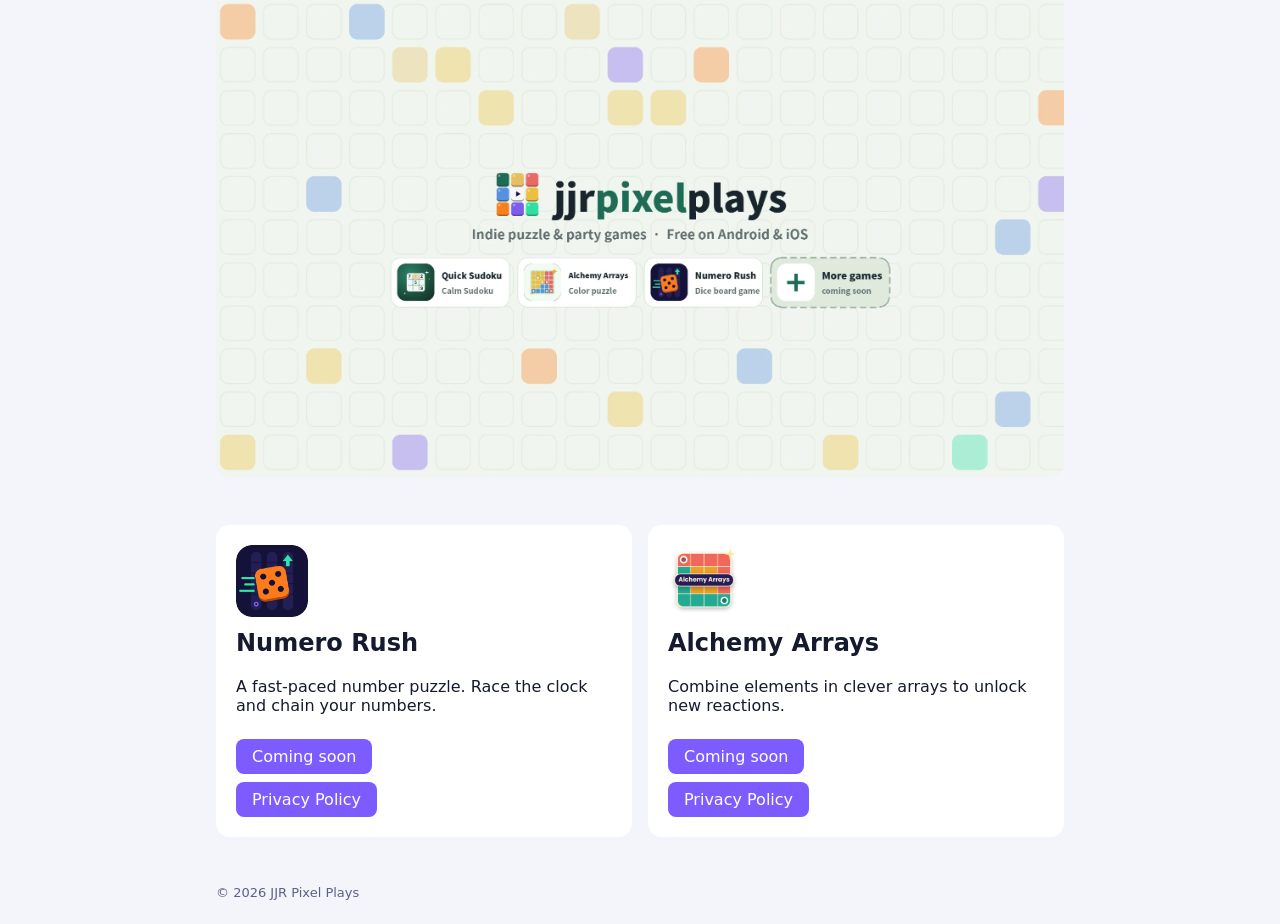
==== index.html @ 14f5da65 "Add game icons to home cards Co-Authored-By: Claude Sonnet 5.5 <noreply@anthropic.com> Claude-Sessio" ====
<!doctype html>
<html lang="en">
<head>
<meta charset="utf-8">
<meta name="viewport" content="width=device-width, initial-scale=1">
<title>JJR Pixel Plays</title>
<meta name="description" content="Numero Rush and Alchemy Arrays – games by JJR Pixel Plays.">
<link rel="icon" type="image/png" href="assets/icon.png">
<link rel="apple-touch-icon" href="assets/icon.png">
<meta property="og:title" content="jjrpixelplays">
<meta property="og:description" content="Indie puzzle &amp; party games. Free on Android &amp; iOS.">
<meta property="og:image" content="https://jjrpixelplays.github.io/assets/banner.webp">
<style>
  :root { --bg:#0f1220; --card:#1a1f36; --text:#eef0ff; --muted:#9aa3c7; --accent:#7c5cff; }
  @media (prefers-color-scheme: light) {
    :root { --bg:#f4f5fb; --card:#fff; --text:#161a2e; --muted:#5a6285; }
  }
  * { box-sizing:border-box; }
  body { margin:0; font-family:system-ui,sans-serif; background:var(--bg); color:var(--text); }
  header, main, footer { max-width:880px; margin:0 auto; padding:24px 16px; }
  h1 { margin:0 0 4px; }
  p.sub { color:var(--muted); margin:0; }
  .grid { display:grid; gap:16px; grid-template-columns:repeat(auto-fit,minmax(260px,1fr)); }
  .card { background:var(--card); border-radius:14px; padding:20px; }
  .game-icon { display:block; width:72px; height:72px; border-radius:16px; margin-bottom:12px; }
  .card h2 { margin-top:0; }
  .card a { display:inline-block; margin-top:8px; padding:8px 16px; border-radius:8px;
            background:var(--accent); color:#fff; text-decoration:none; }
  .ad-slot { min-height:50px; margin:24px 0; text-align:center; color:var(--muted); font-size:12px; }
  header { padding-top:0; }
  .banner { display:block; width:100%; height:auto; border-radius:0 0 14px 14px; }
  .sr-only { position:absolute; width:1px; height:1px; overflow:hidden; clip:rect(0 0 0 0); white-space:nowrap; }
  footer { color:var(--muted); font-size:13px; }
</style>
</head>
<body>
<header>
  <h1 class="sr-only">jjrpixelplays</h1>
  <img class="banner" src="assets/banner.webp" width="2000" height="1125"
       alt="jjrpixelplays – Indie puzzle &amp; party games. Free on Android &amp; iOS.">
</header>
<main>
  <div class="grid">
    <section class="card" id="numero-rush">
      <img class="game-icon" src="numero-rush/icon.png" width="72" height="72" alt="Numero Rush icon">
      <h2>Numero Rush</h2>
      <p>A fast-paced number puzzle. Race the clock and chain your numbers.</p>
      <a href="#" aria-disabled="true">Coming soon</a>
      <br><a href="numero-rush/privacy/">Privacy Policy</a>
    </section>
    <section class="card" id="alchemy-arrays">
      <img class="game-icon" src="alchemy-arrays/icon.png" width="72" height="72" alt="Alchemy Arrays icon">
      <h2>Alchemy Arrays</h2>
      <p>Combine elements in clever arrays to unlock new reactions.</p>
      <a href="#" aria-disabled="true">Coming soon</a>
      <br><a href="alchemy-arrays/privacy/">Privacy Policy</a>
    </section>
  </div>

  <!-- Web ad slot: requires an AdSense/Ad Manager account. AdMob itself serves the mobile apps
       (see admob-config.json and app-ads.txt). Uncomment and set your IDs once approved.
  <div class="ad-slot">
    <script async src="https://pagead2.googlesyndication.com/pagead/js/adsbygoogle.js?client=ca-pub-0000000000000000" crossorigin="anonymous"></script>
    <ins class="adsbygoogle" style="display:block" data-ad-client="ca-pub-0000000000000000"
         data-ad-slot="0000000000" data-ad-format="auto" data-full-width-responsive="true"></ins>
    <script>(adsbygoogle = window.adsbygoogle || []).push({});</script>
  </div>
  -->
</main>
<footer>&copy; <span id="y"></span> JJR Pixel Plays</footer>
<script>document.getElementById('y').textContent = new Date().getFullYear();</script>
</body>
</html>
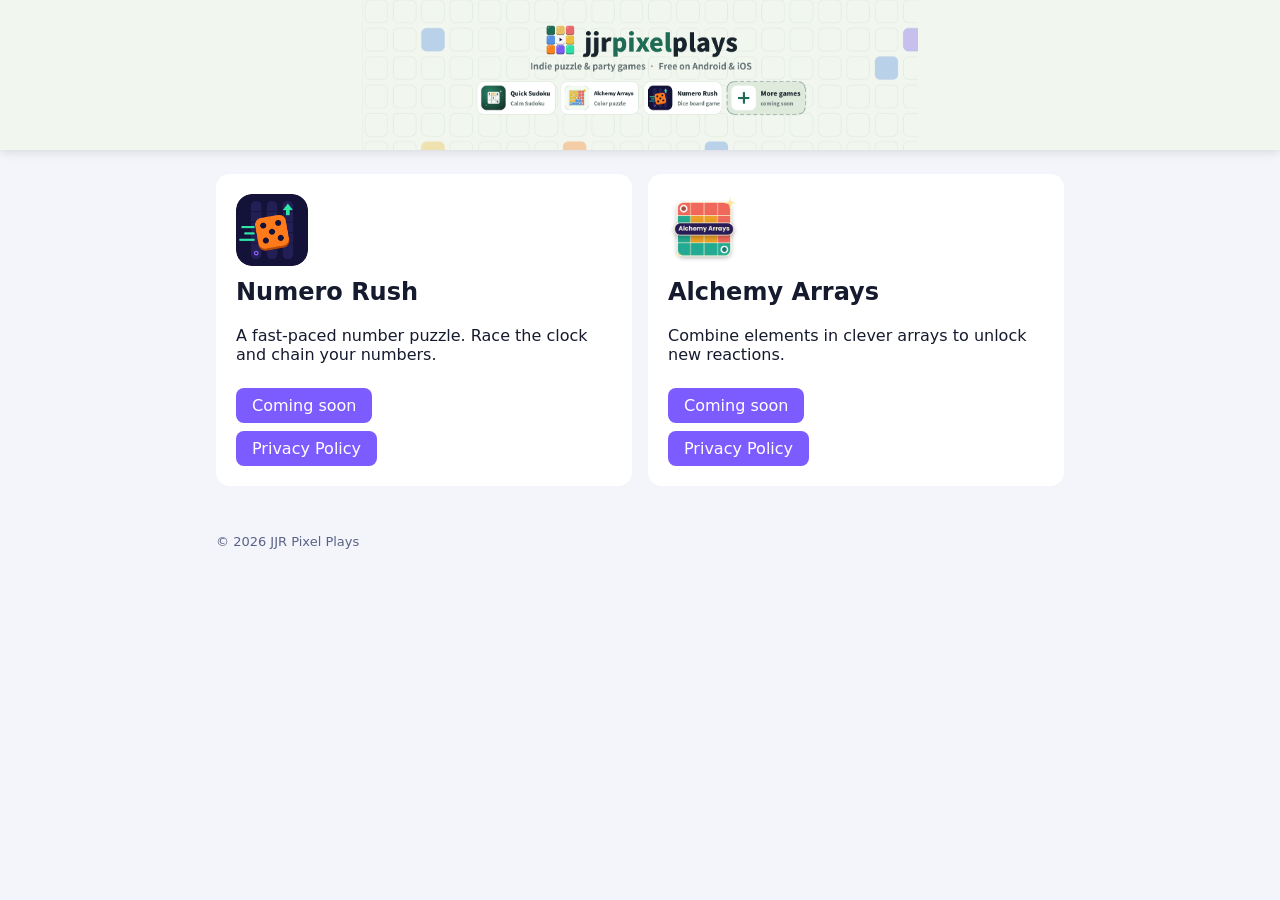
==== commit 6d2b6526: "Use compact banner and keep it fixed at top on scroll Co-Authored-By: Claude Sonnet 5.5 <noreply@ant" ====
--- a/index.html
+++ b/index.html
@@ -9,7 +9,7 @@
 <link rel="apple-touch-icon" href="assets/icon.png">
 <meta property="og:title" content="jjrpixelplays">
 <meta property="og:description" content="Indie puzzle &amp; party games. Free on Android &amp; iOS.">
-<meta property="og:image" content="https://jjrpixelplays.github.io/assets/banner.webp">
+<meta property="og:image" content="https://jjrpixelplays.github.io/assets/banner.png">
 <style>
   :root { --bg:#0f1220; --card:#1a1f36; --text:#eef0ff; --muted:#9aa3c7; --accent:#7c5cff; }
   @media (prefers-color-scheme: light) {
@@ -17,7 +17,7 @@
   }
   * { box-sizing:border-box; }
   body { margin:0; font-family:system-ui,sans-serif; background:var(--bg); color:var(--text); }
-  header, main, footer { max-width:880px; margin:0 auto; padding:24px 16px; }
+  main, footer { max-width:880px; margin:0 auto; padding:24px 16px; }
   h1 { margin:0 0 4px; }
   p.sub { color:var(--muted); margin:0; }
   .grid { display:grid; gap:16px; grid-template-columns:repeat(auto-fit,minmax(260px,1fr)); }
@@ -27,8 +27,8 @@
   .card a { display:inline-block; margin-top:8px; padding:8px 16px; border-radius:8px;
             background:var(--accent); color:#fff; text-decoration:none; }
   .ad-slot { min-height:50px; margin:24px 0; text-align:center; color:var(--muted); font-size:12px; }
-  header { padding-top:0; }
-  .banner { display:block; width:100%; height:auto; border-radius:0 0 14px 14px; }
+  header { position:sticky; top:0; z-index:10; background:#f1f6ef; box-shadow:0 2px 10px rgba(0,0,0,.12); }
+  .banner { display:block; width:100%; height:auto; max-height:150px; object-fit:contain; }
   .sr-only { position:absolute; width:1px; height:1px; overflow:hidden; clip:rect(0 0 0 0); white-space:nowrap; }
   footer { color:var(--muted); font-size:13px; }
 </style>
@@ -36,7 +36,7 @@
 <body>
 <header>
   <h1 class="sr-only">jjrpixelplays</h1>
-  <img class="banner" src="assets/banner.webp" width="2000" height="1125"
+  <img class="banner" src="assets/banner.png" width="1573" height="424"
        alt="jjrpixelplays – Indie puzzle &amp; party games. Free on Android &amp; iOS.">
 </header>
 <main>
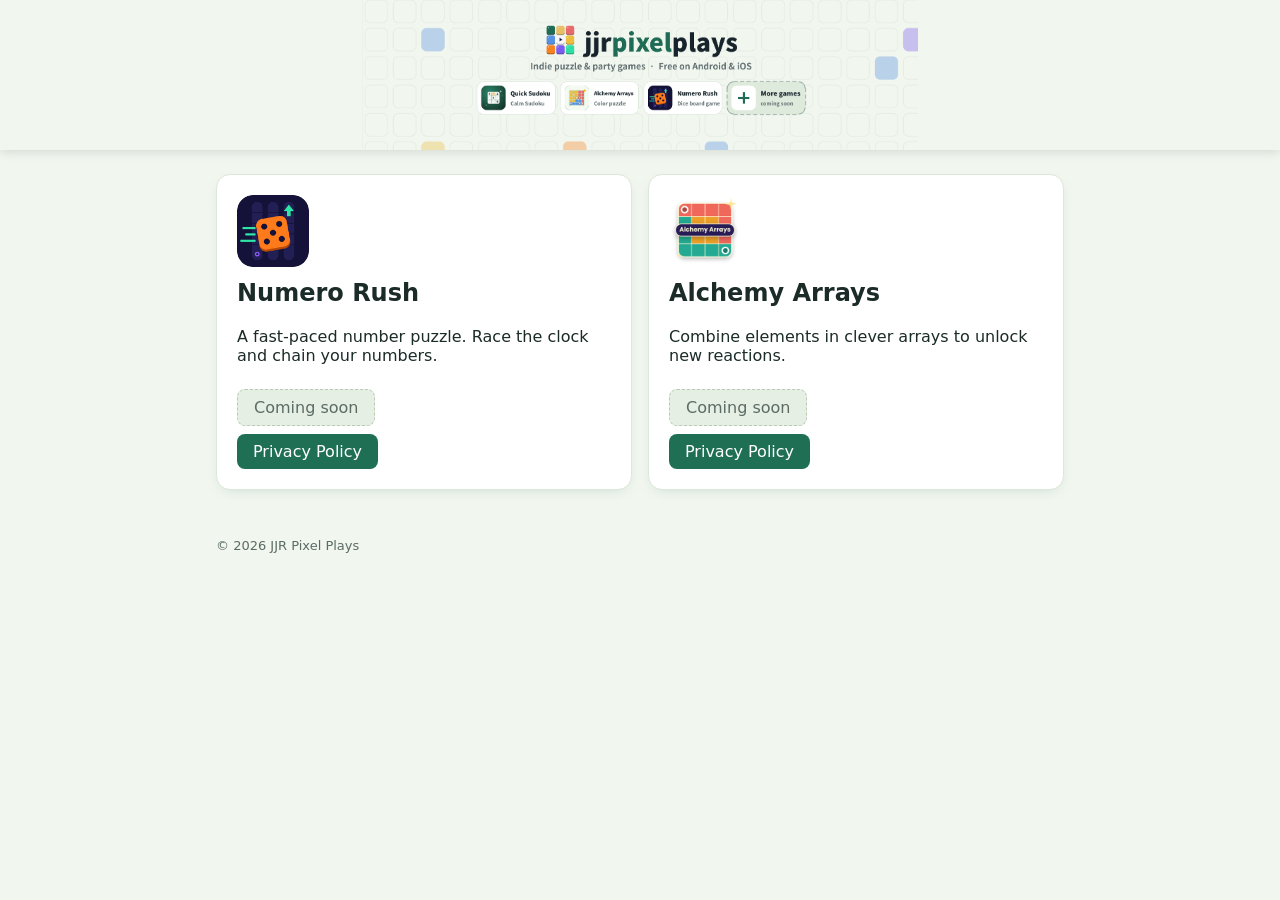
==== commit 139dd004: "Apply banner-matching green theme to home page Co-Authored-By: Claude Sonnet 5.5 <noreply@anthropic." ====
--- a/index.html
+++ b/index.html
@@ -7,25 +7,25 @@
 <meta name="description" content="Numero Rush and Alchemy Arrays – games by JJR Pixel Plays.">
 <link rel="icon" type="image/png" href="assets/icon.png">
 <link rel="apple-touch-icon" href="assets/icon.png">
+<meta name="theme-color" content="#f1f6ef">
 <meta property="og:title" content="jjrpixelplays">
 <meta property="og:description" content="Indie puzzle &amp; party games. Free on Android &amp; iOS.">
 <meta property="og:image" content="https://jjrpixelplays.github.io/assets/banner.png">
 <style>
-  :root { --bg:#0f1220; --card:#1a1f36; --text:#eef0ff; --muted:#9aa3c7; --accent:#7c5cff; }
-  @media (prefers-color-scheme: light) {
-    :root { --bg:#f4f5fb; --card:#fff; --text:#161a2e; --muted:#5a6285; }
-  }
+  :root { --bg:#f1f6ef; --card:#fff; --text:#1b2b27; --muted:#5b6b66; --accent:#1f6f55; --accent-dark:#175540; --border:#dde7da; }
   * { box-sizing:border-box; }
   body { margin:0; font-family:system-ui,sans-serif; background:var(--bg); color:var(--text); }
   main, footer { max-width:880px; margin:0 auto; padding:24px 16px; }
   h1 { margin:0 0 4px; }
   p.sub { color:var(--muted); margin:0; }
   .grid { display:grid; gap:16px; grid-template-columns:repeat(auto-fit,minmax(260px,1fr)); }
-  .card { background:var(--card); border-radius:14px; padding:20px; }
+  .card { background:var(--card); border:1px solid var(--border); border-radius:14px; padding:20px; box-shadow:0 4px 14px -8px rgba(31,111,85,.35); }
   .game-icon { display:block; width:72px; height:72px; border-radius:16px; margin-bottom:12px; }
-  .card h2 { margin-top:0; }
+  .card h2 { margin-top:0; color:var(--text); }
   .card a { display:inline-block; margin-top:8px; padding:8px 16px; border-radius:8px;
             background:var(--accent); color:#fff; text-decoration:none; }
+  .card a:hover, .card a:focus-visible { background:var(--accent-dark); }
+  .card a[aria-disabled="true"] { background:#e6efe3; color:var(--muted); border:1px dashed #b9cbb5; }
   .ad-slot { min-height:50px; margin:24px 0; text-align:center; color:var(--muted); font-size:12px; }
   header { position:sticky; top:0; z-index:10; background:#f1f6ef; box-shadow:0 2px 10px rgba(0,0,0,.12); }
   .banner { display:block; width:100%; height:auto; max-height:150px; object-fit:contain; }
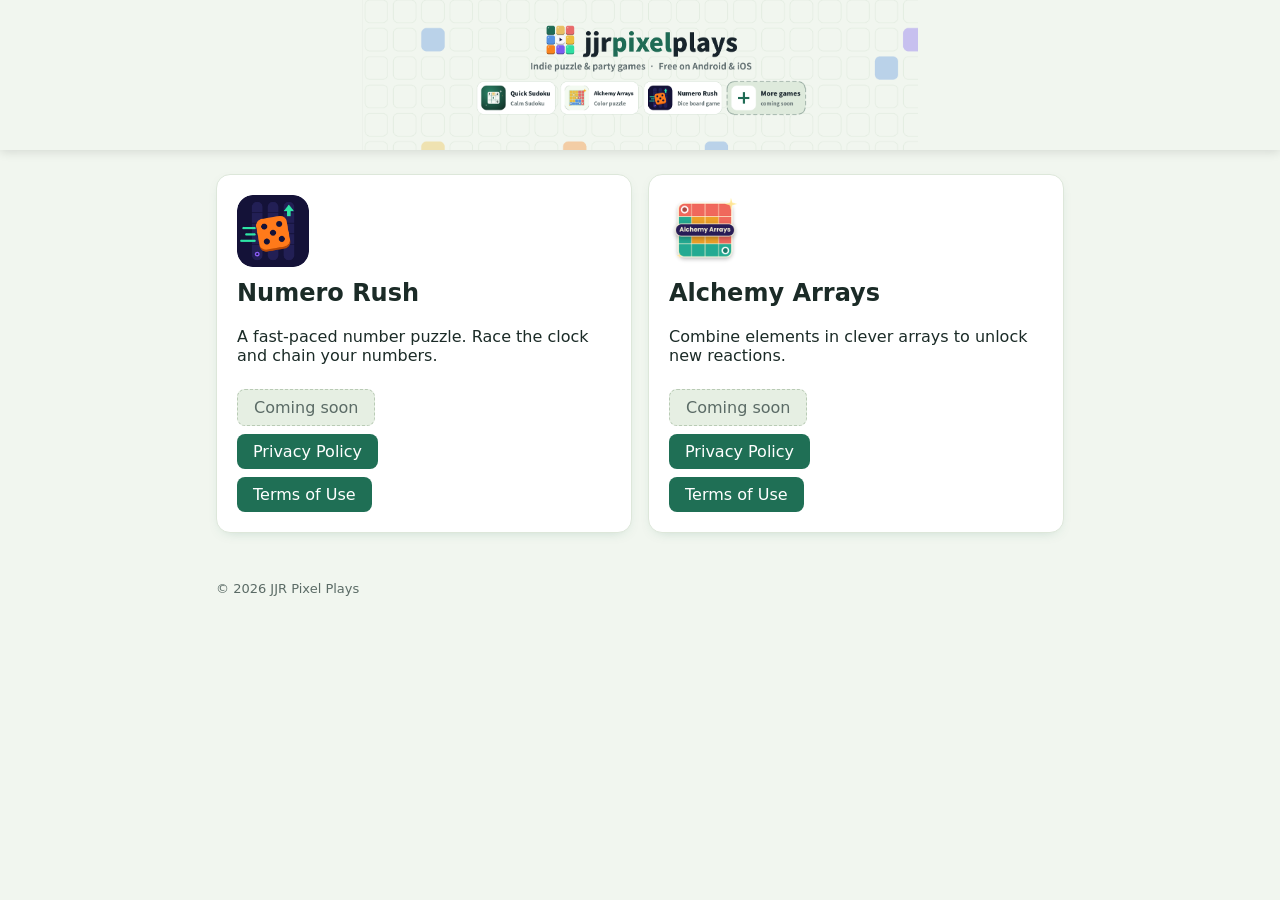
==== commit 54002764: "Add Terms of Use pages for both games and link them from home cards and privacy pages Co-Authored-By" ====
--- a/index.html
+++ b/index.html
@@ -47,6 +47,7 @@
       <p>A fast-paced number puzzle. Race the clock and chain your numbers.</p>
       <a href="#" aria-disabled="true">Coming soon</a>
       <br><a href="numero-rush/privacy/">Privacy Policy</a>
+      <br><a href="numero-rush/terms/">Terms of Use</a>
     </section>
     <section class="card" id="alchemy-arrays">
       <img class="game-icon" src="alchemy-arrays/icon.png" width="72" height="72" alt="Alchemy Arrays icon">
@@ -54,6 +55,7 @@
       <p>Combine elements in clever arrays to unlock new reactions.</p>
       <a href="#" aria-disabled="true">Coming soon</a>
       <br><a href="alchemy-arrays/privacy/">Privacy Policy</a>
+      <br><a href="alchemy-arrays/terms/">Terms of Use</a>
     </section>
   </div>
 
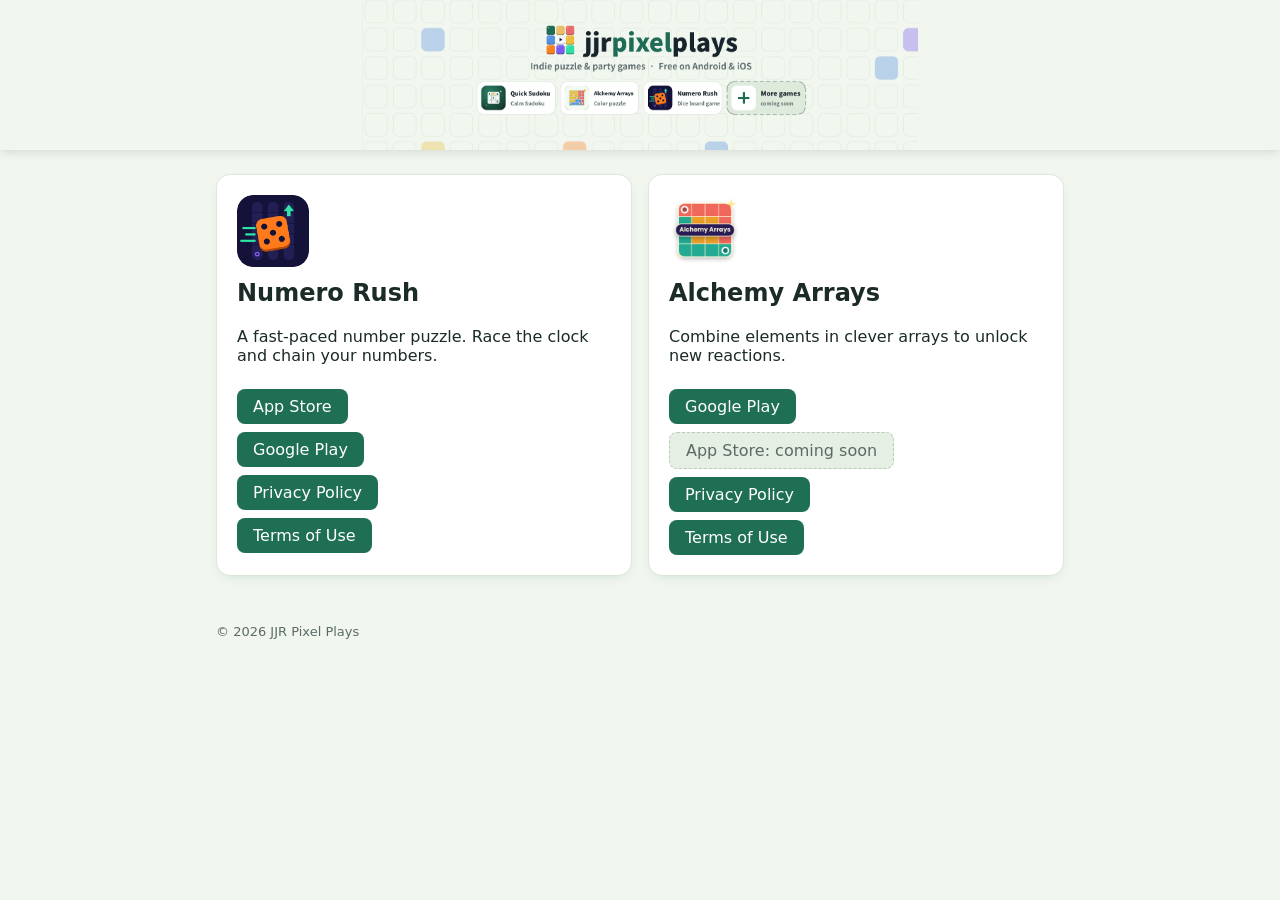
==== commit 0cc1e17e: "Add live store links for Numero Rush and Alchemy Arrays on home cards Co-Authored-By: Claude Sonnet " ====
--- a/index.html
+++ b/index.html
@@ -25,7 +25,7 @@
   .card a { display:inline-block; margin-top:8px; padding:8px 16px; border-radius:8px;
             background:var(--accent); color:#fff; text-decoration:none; }
   .card a:hover, .card a:focus-visible { background:var(--accent-dark); }
-  .card a[aria-disabled="true"] { background:#e6efe3; color:var(--muted); border:1px dashed #b9cbb5; }
+  .card .soon { display:inline-block; margin-top:8px; padding:8px 16px; border-radius:8px; background:#e6efe3; color:var(--muted); border:1px dashed #b9cbb5; }
   .ad-slot { min-height:50px; margin:24px 0; text-align:center; color:var(--muted); font-size:12px; }
   header { position:sticky; top:0; z-index:10; background:#f1f6ef; box-shadow:0 2px 10px rgba(0,0,0,.12); }
   .banner { display:block; width:100%; height:auto; max-height:150px; object-fit:contain; }
@@ -45,7 +45,8 @@
       <img class="game-icon" src="numero-rush/icon.png" width="72" height="72" alt="Numero Rush icon">
       <h2>Numero Rush</h2>
       <p>A fast-paced number puzzle. Race the clock and chain your numbers.</p>
-      <a href="#" aria-disabled="true">Coming soon</a>
+      <a href="https://apps.apple.com/in/app/numero-rush/id6827196443" target="_blank" rel="noopener">App Store</a>
+      <br><a href="https://play.google.com/store/apps/details?id=com.jjrpixelplays.numeroRush&amp;hl=en_IN" target="_blank" rel="noopener">Google Play</a>
       <br><a href="numero-rush/privacy/">Privacy Policy</a>
       <br><a href="numero-rush/terms/">Terms of Use</a>
     </section>
@@ -53,7 +54,8 @@
       <img class="game-icon" src="alchemy-arrays/icon.png" width="72" height="72" alt="Alchemy Arrays icon">
       <h2>Alchemy Arrays</h2>
       <p>Combine elements in clever arrays to unlock new reactions.</p>
-      <a href="#" aria-disabled="true">Coming soon</a>
+      <a href="https://play.google.com/store/apps/details?id=com.jjrpixelplays.alchemyArrays&amp;hl=en_IN" target="_blank" rel="noopener">Google Play</a>
+      <br><span class="soon">App Store: coming soon</span>
       <br><a href="alchemy-arrays/privacy/">Privacy Policy</a>
       <br><a href="alchemy-arrays/terms/">Terms of Use</a>
     </section>
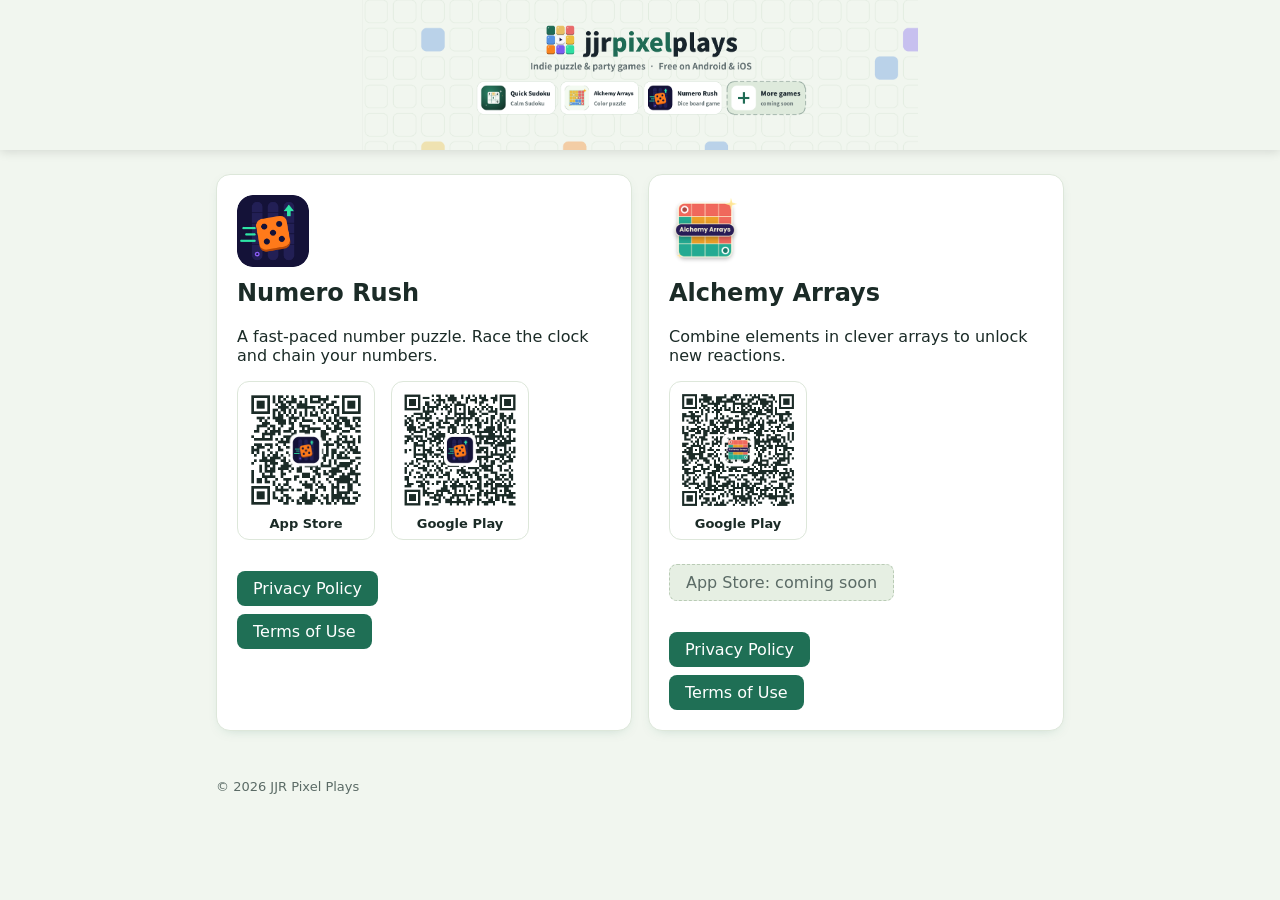
==== commit 70914ec1: "Replace store buttons with QR codes carrying each game's icon Co-Authored-By: Claude Sonnet 5.5 <nor" ====
--- a/index.html
+++ b/index.html
@@ -25,6 +25,11 @@
   .card a { display:inline-block; margin-top:8px; padding:8px 16px; border-radius:8px;
             background:var(--accent); color:#fff; text-decoration:none; }
   .card a:hover, .card a:focus-visible { background:var(--accent-dark); }
+  .qrs { display:flex; flex-wrap:wrap; gap:16px; align-items:flex-start; margin:8px 0 4px; }
+  .card a.qr { display:flex; flex-direction:column; align-items:center; gap:6px; margin:0; padding:8px; background:#fff; color:var(--text); border:1px solid var(--border); border-radius:12px; font-size:13px; font-weight:600; }
+  .card a.qr:hover, .card a.qr:focus-visible { background:#f1f6ef; }
+  .qr img { display:block; width:120px; height:120px; }
+  .qrs .soon { margin-top:0; align-self:center; }
   .card .soon { display:inline-block; margin-top:8px; padding:8px 16px; border-radius:8px; background:#e6efe3; color:var(--muted); border:1px dashed #b9cbb5; }
   .ad-slot { min-height:50px; margin:24px 0; text-align:center; color:var(--muted); font-size:12px; }
   header { position:sticky; top:0; z-index:10; background:#f1f6ef; box-shadow:0 2px 10px rgba(0,0,0,.12); }
@@ -45,8 +50,10 @@
       <img class="game-icon" src="numero-rush/icon.png" width="72" height="72" alt="Numero Rush icon">
       <h2>Numero Rush</h2>
       <p>A fast-paced number puzzle. Race the clock and chain your numbers.</p>
-      <a href="https://apps.apple.com/in/app/numero-rush/id6827196443" target="_blank" rel="noopener">App Store</a>
-      <br><a href="https://play.google.com/store/apps/details?id=com.jjrpixelplays.numeroRush&amp;hl=en_IN" target="_blank" rel="noopener">Google Play</a>
+      <div class="qrs">
+        <a class="qr" href="https://apps.apple.com/in/app/numero-rush/id6827196443" target="_blank" rel="noopener"><img src="assets/qr/numero-rush-ios.png" width="120" height="120" alt="QR code for Numero Rush on the App Store"><span>App Store</span></a>
+        <a class="qr" href="https://play.google.com/store/apps/details?id=com.jjrpixelplays.numeroRush&amp;hl=en_IN" target="_blank" rel="noopener"><img src="assets/qr/numero-rush-android.png" width="120" height="120" alt="QR code for Numero Rush on Google Play"><span>Google Play</span></a>
+      </div>
       <br><a href="numero-rush/privacy/">Privacy Policy</a>
       <br><a href="numero-rush/terms/">Terms of Use</a>
     </section>
@@ -54,8 +61,10 @@
       <img class="game-icon" src="alchemy-arrays/icon.png" width="72" height="72" alt="Alchemy Arrays icon">
       <h2>Alchemy Arrays</h2>
       <p>Combine elements in clever arrays to unlock new reactions.</p>
-      <a href="https://play.google.com/store/apps/details?id=com.jjrpixelplays.alchemyArrays&amp;hl=en_IN" target="_blank" rel="noopener">Google Play</a>
-      <br><span class="soon">App Store: coming soon</span>
+      <div class="qrs">
+        <a class="qr" href="https://play.google.com/store/apps/details?id=com.jjrpixelplays.alchemyArrays&amp;hl=en_IN" target="_blank" rel="noopener"><img src="assets/qr/alchemy-arrays-android.png" width="120" height="120" alt="QR code for Alchemy Arrays on Google Play"><span>Google Play</span></a>
+        <span class="soon">App Store: coming soon</span>
+      </div>
       <br><a href="alchemy-arrays/privacy/">Privacy Policy</a>
       <br><a href="alchemy-arrays/terms/">Terms of Use</a>
     </section>
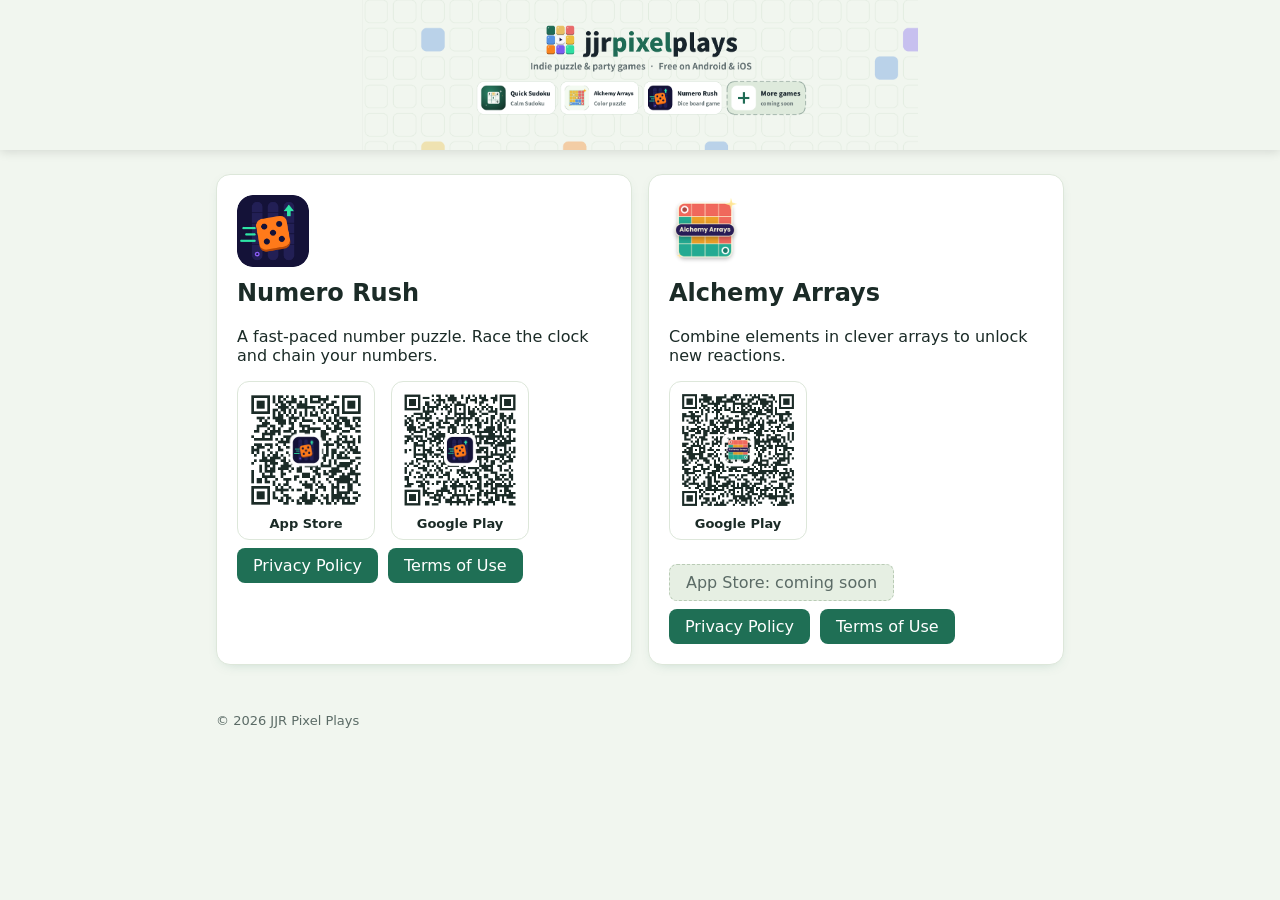
==== commit e45c8d60: "Place Privacy Policy and Terms of Use buttons side by side Co-Authored-By: Claude Sonnet 5.5 <norepl" ====
--- a/index.html
+++ b/index.html
@@ -25,6 +25,8 @@
   .card a { display:inline-block; margin-top:8px; padding:8px 16px; border-radius:8px;
             background:var(--accent); color:#fff; text-decoration:none; }
   .card a:hover, .card a:focus-visible { background:var(--accent-dark); }
+  .links { display:flex; flex-wrap:wrap; gap:10px; margin-top:8px; }
+  .links a { margin-top:0; }
   .qrs { display:flex; flex-wrap:wrap; gap:16px; align-items:flex-start; margin:8px 0 4px; }
   .card a.qr { display:flex; flex-direction:column; align-items:center; gap:6px; margin:0; padding:8px; background:#fff; color:var(--text); border:1px solid var(--border); border-radius:12px; font-size:13px; font-weight:600; }
   .card a.qr:hover, .card a.qr:focus-visible { background:#f1f6ef; }
@@ -54,8 +56,10 @@
         <a class="qr" href="https://apps.apple.com/in/app/numero-rush/id6827196443" target="_blank" rel="noopener"><img src="assets/qr/numero-rush-ios.png" width="120" height="120" alt="QR code for Numero Rush on the App Store"><span>App Store</span></a>
         <a class="qr" href="https://play.google.com/store/apps/details?id=com.jjrpixelplays.numeroRush&amp;hl=en_IN" target="_blank" rel="noopener"><img src="assets/qr/numero-rush-android.png" width="120" height="120" alt="QR code for Numero Rush on Google Play"><span>Google Play</span></a>
       </div>
-      <br><a href="numero-rush/privacy/">Privacy Policy</a>
-      <br><a href="numero-rush/terms/">Terms of Use</a>
+      <div class="links">
+        <a href="numero-rush/privacy/">Privacy Policy</a>
+        <a href="numero-rush/terms/">Terms of Use</a>
+      </div>
     </section>
     <section class="card" id="alchemy-arrays">
       <img class="game-icon" src="alchemy-arrays/icon.png" width="72" height="72" alt="Alchemy Arrays icon">
@@ -65,8 +69,10 @@
         <a class="qr" href="https://play.google.com/store/apps/details?id=com.jjrpixelplays.alchemyArrays&amp;hl=en_IN" target="_blank" rel="noopener"><img src="assets/qr/alchemy-arrays-android.png" width="120" height="120" alt="QR code for Alchemy Arrays on Google Play"><span>Google Play</span></a>
         <span class="soon">App Store: coming soon</span>
       </div>
-      <br><a href="alchemy-arrays/privacy/">Privacy Policy</a>
-      <br><a href="alchemy-arrays/terms/">Terms of Use</a>
+      <div class="links">
+        <a href="alchemy-arrays/privacy/">Privacy Policy</a>
+        <a href="alchemy-arrays/terms/">Terms of Use</a>
+      </div>
     </section>
   </div>
 
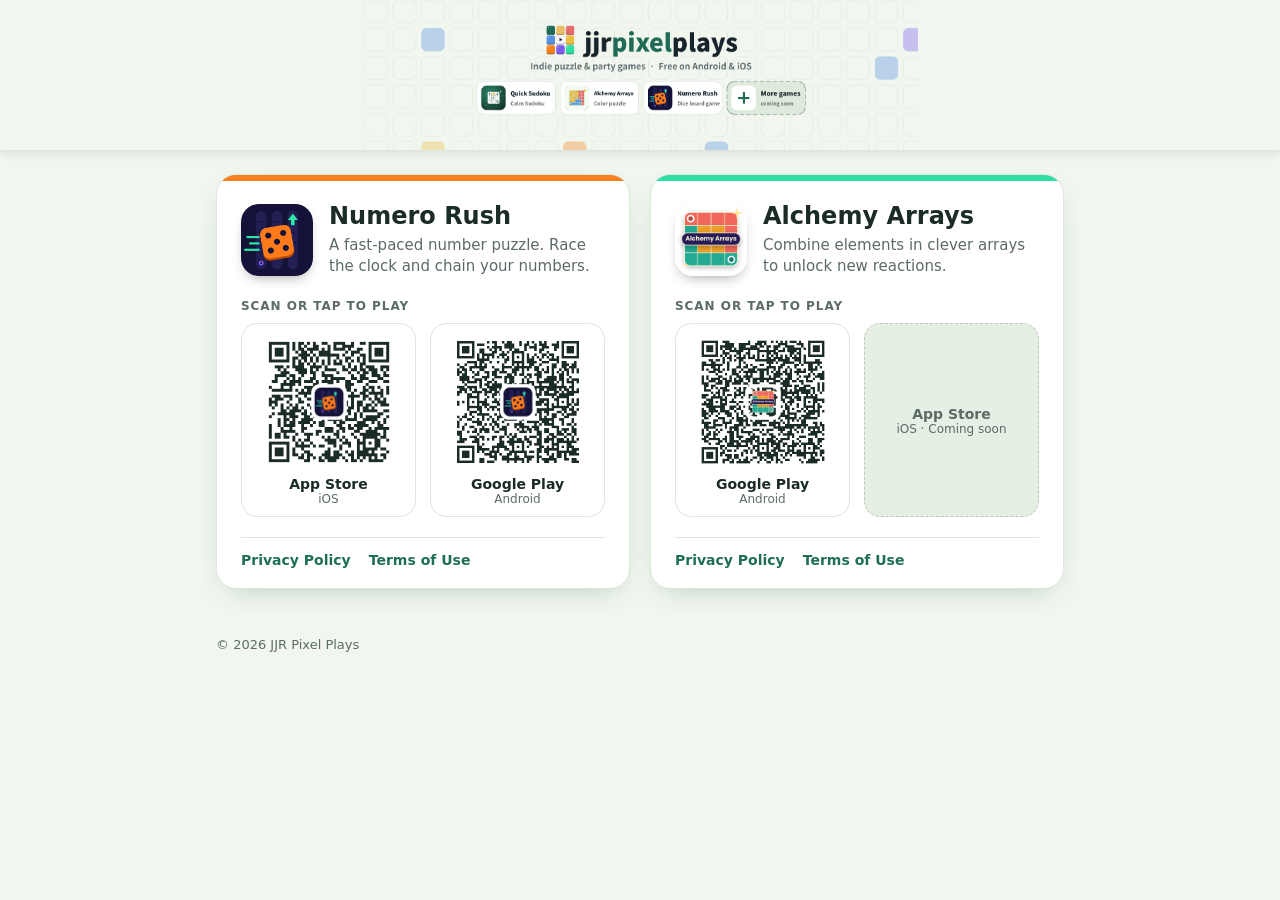
==== commit d599971d: "Redesign home game cards: header row, tinted accent bar, polished QR tiles Co-Authored-By: Claude So" ====
--- a/index.html
+++ b/index.html
@@ -18,21 +18,28 @@
   main, footer { max-width:880px; margin:0 auto; padding:24px 16px; }
   h1 { margin:0 0 4px; }
   p.sub { color:var(--muted); margin:0; }
-  .grid { display:grid; gap:16px; grid-template-columns:repeat(auto-fit,minmax(260px,1fr)); }
-  .card { background:var(--card); border:1px solid var(--border); border-radius:14px; padding:20px; box-shadow:0 4px 14px -8px rgba(31,111,85,.35); }
-  .game-icon { display:block; width:72px; height:72px; border-radius:16px; margin-bottom:12px; }
-  .card h2 { margin-top:0; color:var(--text); }
-  .card a { display:inline-block; margin-top:8px; padding:8px 16px; border-radius:8px;
-            background:var(--accent); color:#fff; text-decoration:none; }
-  .card a:hover, .card a:focus-visible { background:var(--accent-dark); }
-  .links { display:flex; flex-wrap:wrap; gap:10px; margin-top:8px; }
-  .links a { margin-top:0; }
-  .qrs { display:flex; flex-wrap:wrap; gap:16px; align-items:flex-start; margin:8px 0 4px; }
-  .card a.qr { display:flex; flex-direction:column; align-items:center; gap:6px; margin:0; padding:8px; background:#fff; color:var(--text); border:1px solid var(--border); border-radius:12px; font-size:13px; font-weight:600; }
-  .card a.qr:hover, .card a.qr:focus-visible { background:#f1f6ef; }
-  .qr img { display:block; width:120px; height:120px; }
-  .qrs .soon { margin-top:0; align-self:center; }
-  .card .soon { display:inline-block; margin-top:8px; padding:8px 16px; border-radius:8px; background:#e6efe3; color:var(--muted); border:1px dashed #b9cbb5; }
+  .grid { display:grid; gap:20px; grid-template-columns:repeat(auto-fit,minmax(min(300px,100%),1fr)); }
+  .card { min-width:0; position:relative; overflow:hidden; background:var(--card); border:1px solid var(--border); border-radius:20px; padding:28px 24px 20px;
+          box-shadow:0 10px 30px -16px rgba(31,111,85,.45); }
+  .card::before { content:""; position:absolute; left:0; right:0; top:0; height:6px; background:var(--tint); }
+  #numero-rush { --tint:#f7811e; }
+  #alchemy-arrays { --tint:#2edea2; }
+  .card-head { display:flex; align-items:center; gap:16px; }
+  .game-icon { display:block; flex:none; width:72px; height:72px; border-radius:18px; box-shadow:0 6px 14px -6px rgba(0,0,0,.4); }
+  .card h2 { margin:0 0 4px; font-size:24px; line-height:1.15; color:var(--text); }
+  .card .tag { margin:0; color:var(--muted); font-size:15px; line-height:1.4; }
+  .get { margin:22px 0 10px; font-size:12px; font-weight:700; letter-spacing:.08em; text-transform:uppercase; color:var(--muted); }
+  .qrs { display:grid; grid-template-columns:repeat(2,minmax(0,1fr)); gap:14px; }
+  .qr, .soon { display:flex; flex-direction:column; align-items:center; justify-content:center; gap:8px; padding:12px 10px 10px; border-radius:16px; text-decoration:none; text-align:center; }
+  .qr { background:#fff; color:var(--text); border:1px solid var(--border); transition:transform .15s ease, box-shadow .15s ease, border-color .15s ease; }
+  .qr:hover, .qr:focus-visible { transform:translateY(-3px); border-color:var(--tint); box-shadow:0 10px 20px -10px rgba(0,0,0,.35); }
+  .qr img { display:block; width:100%; max-width:132px; height:auto; aspect-ratio:1; }
+  .qr b, .soon b { display:block; font-size:14px; }
+  .qr small, .soon small { display:block; font-size:12px; color:var(--muted); font-weight:400; }
+  .soon { background:#e6efe3; color:var(--muted); border:1px dashed #b9cbb5; }
+  .links { display:flex; flex-wrap:wrap; gap:8px 18px; margin-top:20px; padding-top:14px; border-top:1px solid var(--border); font-size:14px; }
+  .links a { color:var(--accent); text-decoration:none; font-weight:600; }
+  .links a:hover, .links a:focus-visible { color:var(--accent-dark); text-decoration:underline; text-underline-offset:3px; }
   .ad-slot { min-height:50px; margin:24px 0; text-align:center; color:var(--muted); font-size:12px; }
   header { position:sticky; top:0; z-index:10; background:#f1f6ef; box-shadow:0 2px 10px rgba(0,0,0,.12); }
   .banner { display:block; width:100%; height:auto; max-height:150px; object-fit:contain; }
@@ -49,12 +56,17 @@
 <main>
   <div class="grid">
     <section class="card" id="numero-rush">
-      <img class="game-icon" src="numero-rush/icon.png" width="72" height="72" alt="Numero Rush icon">
-      <h2>Numero Rush</h2>
-      <p>A fast-paced number puzzle. Race the clock and chain your numbers.</p>
+      <div class="card-head">
+        <img class="game-icon" src="numero-rush/icon.png" width="72" height="72" alt="Numero Rush icon">
+        <div>
+          <h2>Numero Rush</h2>
+          <p class="tag">A fast-paced number puzzle. Race the clock and chain your numbers.</p>
+        </div>
+      </div>
+      <p class="get">Scan or tap to play</p>
       <div class="qrs">
-        <a class="qr" href="https://apps.apple.com/in/app/numero-rush/id6827196443" target="_blank" rel="noopener"><img src="assets/qr/numero-rush-ios.png" width="120" height="120" alt="QR code for Numero Rush on the App Store"><span>App Store</span></a>
-        <a class="qr" href="https://play.google.com/store/apps/details?id=com.jjrpixelplays.numeroRush&amp;hl=en_IN" target="_blank" rel="noopener"><img src="assets/qr/numero-rush-android.png" width="120" height="120" alt="QR code for Numero Rush on Google Play"><span>Google Play</span></a>
+        <a class="qr" href="https://apps.apple.com/in/app/numero-rush/id6827196443" target="_blank" rel="noopener"><img src="assets/qr/numero-rush-ios.png" width="132" height="132" alt="QR code for Numero Rush on App Store"><span><b>App Store</b><small>iOS</small></span></a>
+        <a class="qr" href="https://play.google.com/store/apps/details?id=com.jjrpixelplays.numeroRush&amp;hl=en_IN" target="_blank" rel="noopener"><img src="assets/qr/numero-rush-android.png" width="132" height="132" alt="QR code for Numero Rush on Google Play"><span><b>Google Play</b><small>Android</small></span></a>
       </div>
       <div class="links">
         <a href="numero-rush/privacy/">Privacy Policy</a>
@@ -62,12 +74,17 @@
       </div>
     </section>
     <section class="card" id="alchemy-arrays">
-      <img class="game-icon" src="alchemy-arrays/icon.png" width="72" height="72" alt="Alchemy Arrays icon">
-      <h2>Alchemy Arrays</h2>
-      <p>Combine elements in clever arrays to unlock new reactions.</p>
+      <div class="card-head">
+        <img class="game-icon" src="alchemy-arrays/icon.png" width="72" height="72" alt="Alchemy Arrays icon">
+        <div>
+          <h2>Alchemy Arrays</h2>
+          <p class="tag">Combine elements in clever arrays to unlock new reactions.</p>
+        </div>
+      </div>
+      <p class="get">Scan or tap to play</p>
       <div class="qrs">
-        <a class="qr" href="https://play.google.com/store/apps/details?id=com.jjrpixelplays.alchemyArrays&amp;hl=en_IN" target="_blank" rel="noopener"><img src="assets/qr/alchemy-arrays-android.png" width="120" height="120" alt="QR code for Alchemy Arrays on Google Play"><span>Google Play</span></a>
-        <span class="soon">App Store: coming soon</span>
+        <a class="qr" href="https://play.google.com/store/apps/details?id=com.jjrpixelplays.alchemyArrays&amp;hl=en_IN" target="_blank" rel="noopener"><img src="assets/qr/alchemy-arrays-android.png" width="132" height="132" alt="QR code for Alchemy Arrays on Google Play"><span><b>Google Play</b><small>Android</small></span></a>
+        <div class="soon"><span><b>App Store</b><small>iOS · Coming soon</small></span></div>
       </div>
       <div class="links">
         <a href="alchemy-arrays/privacy/">Privacy Policy</a>
